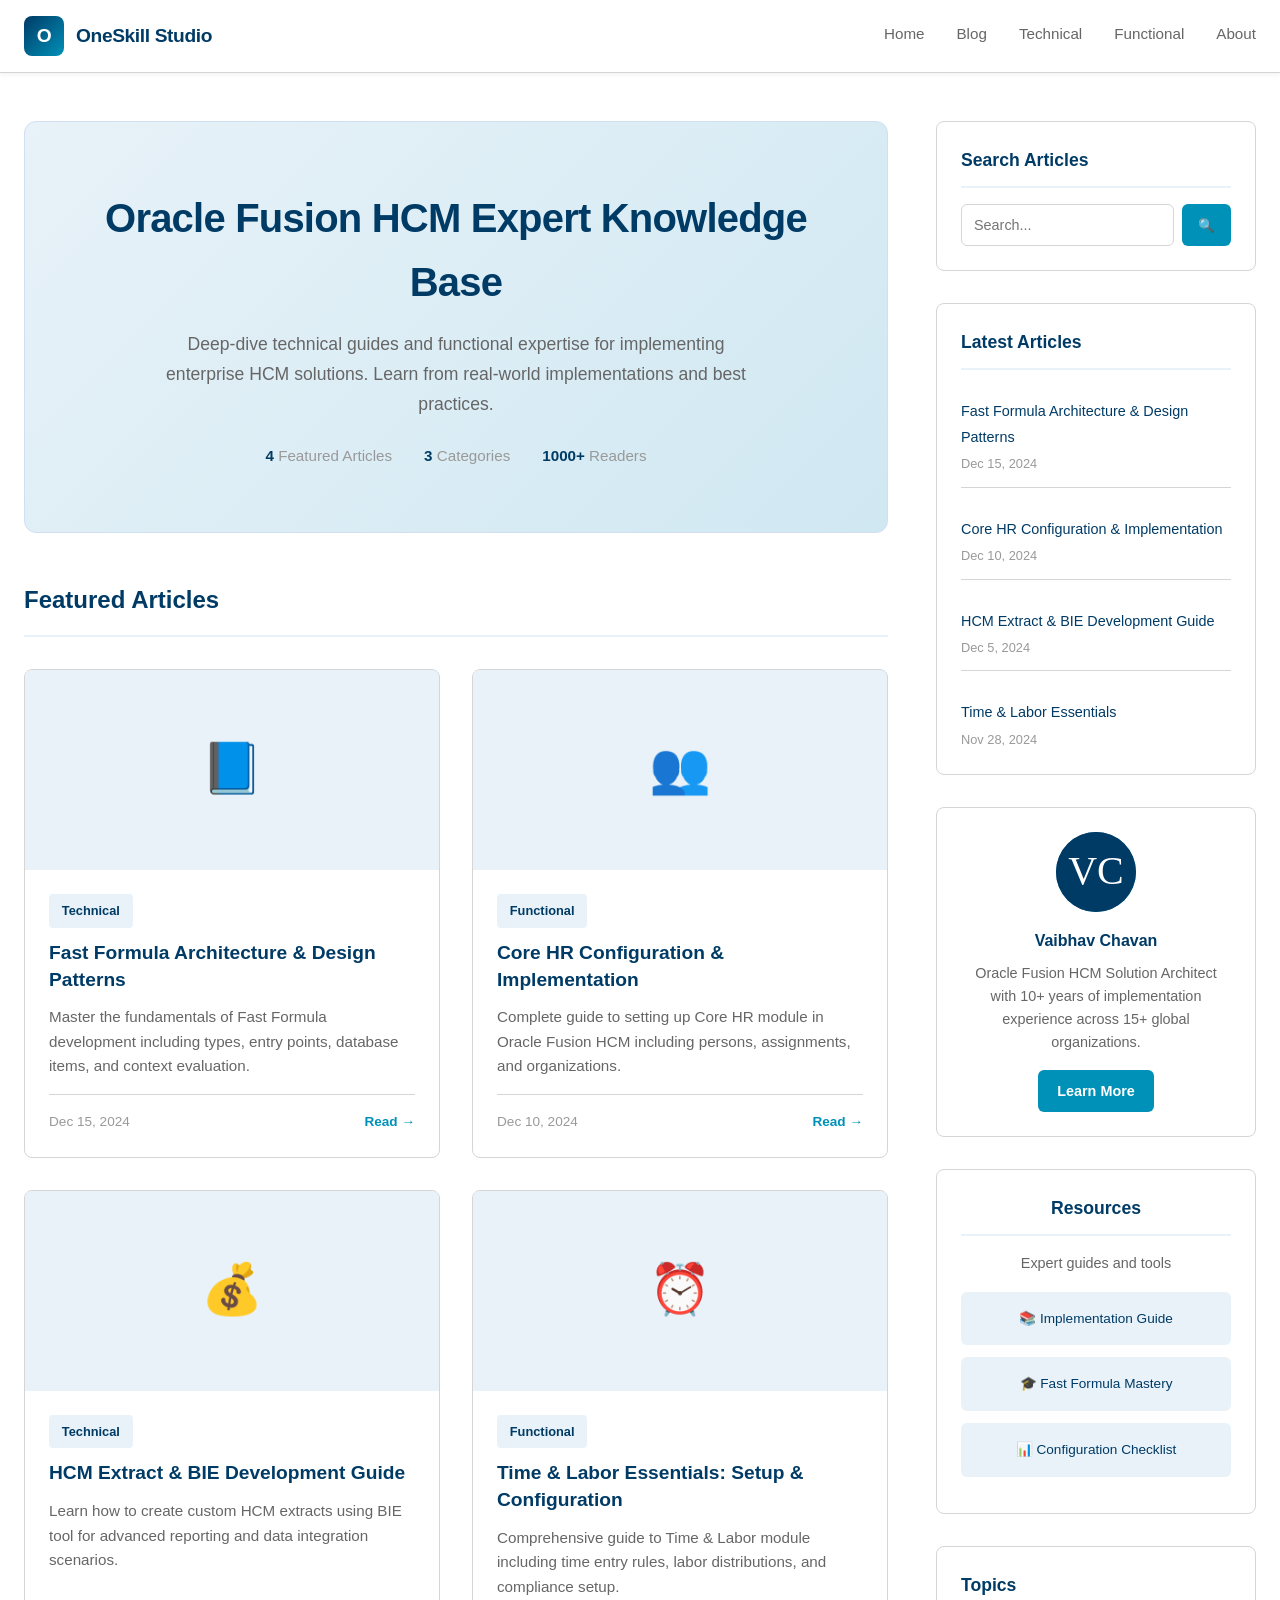
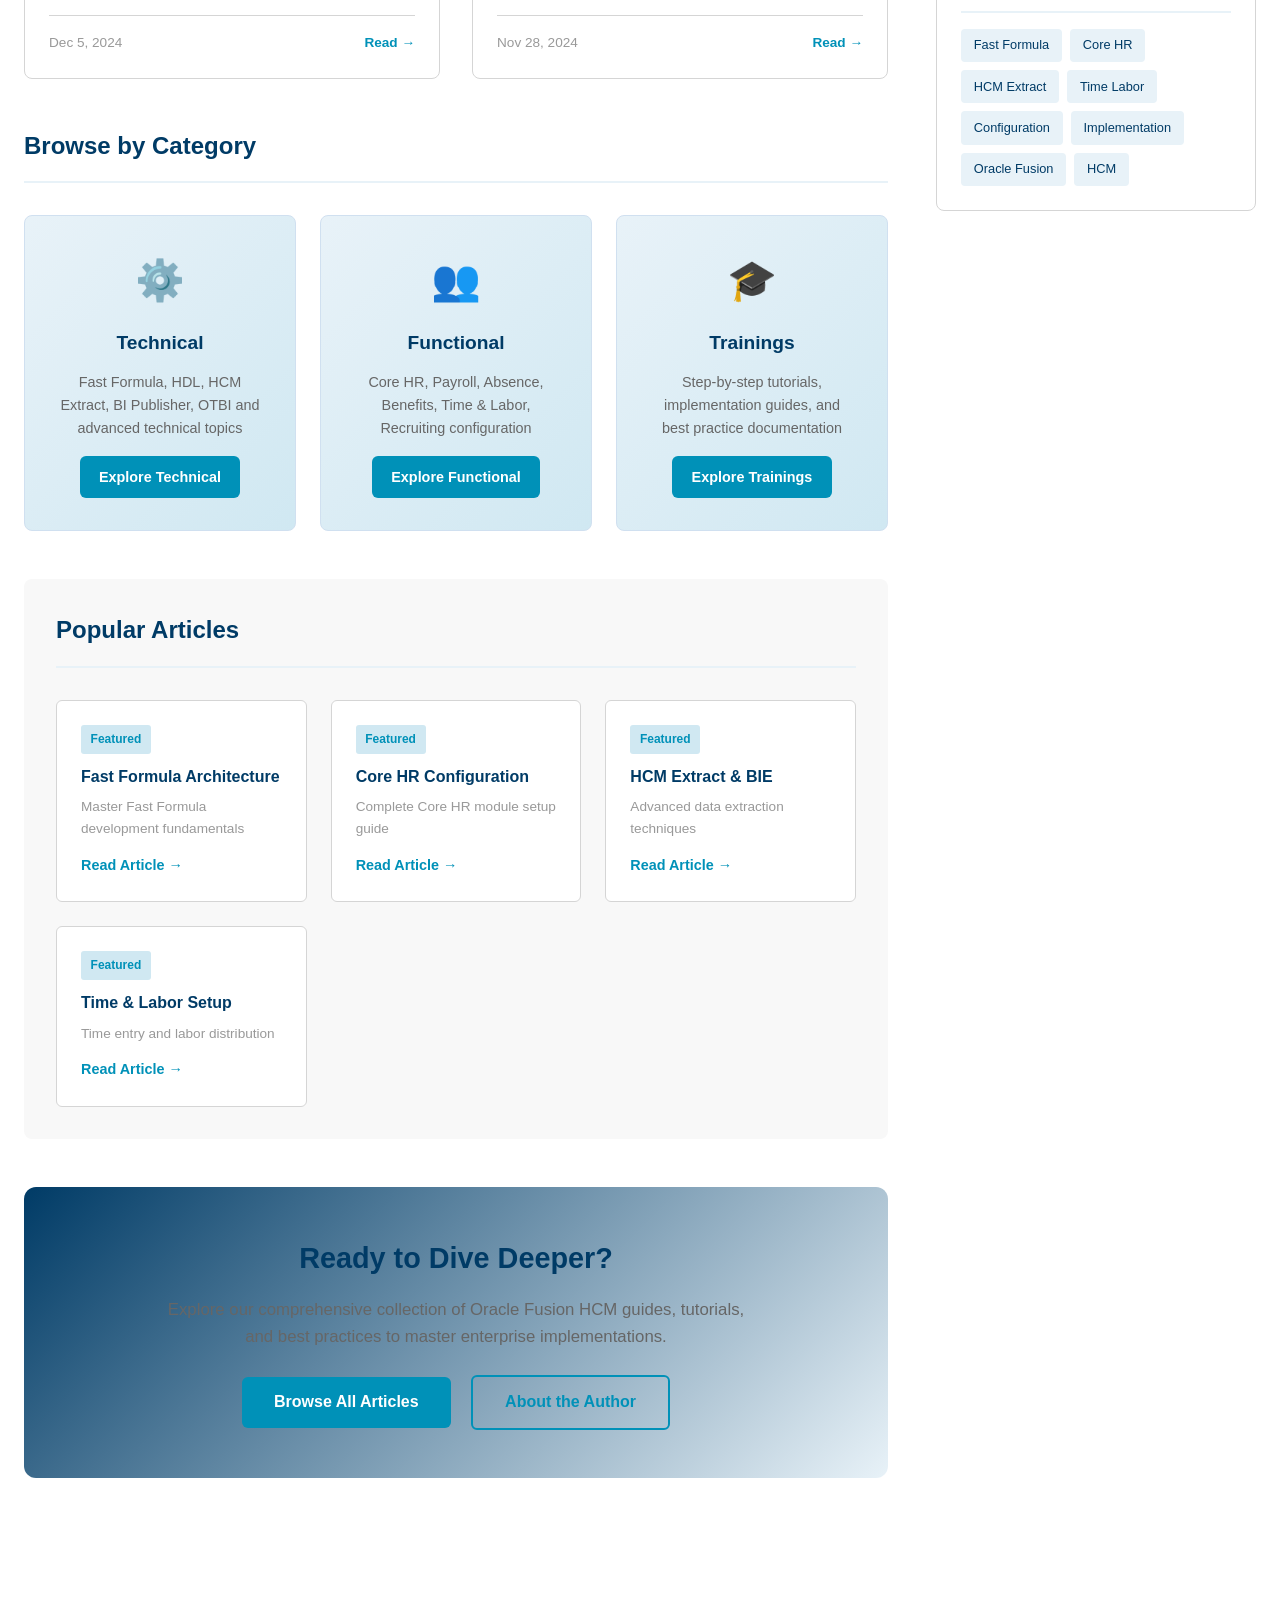
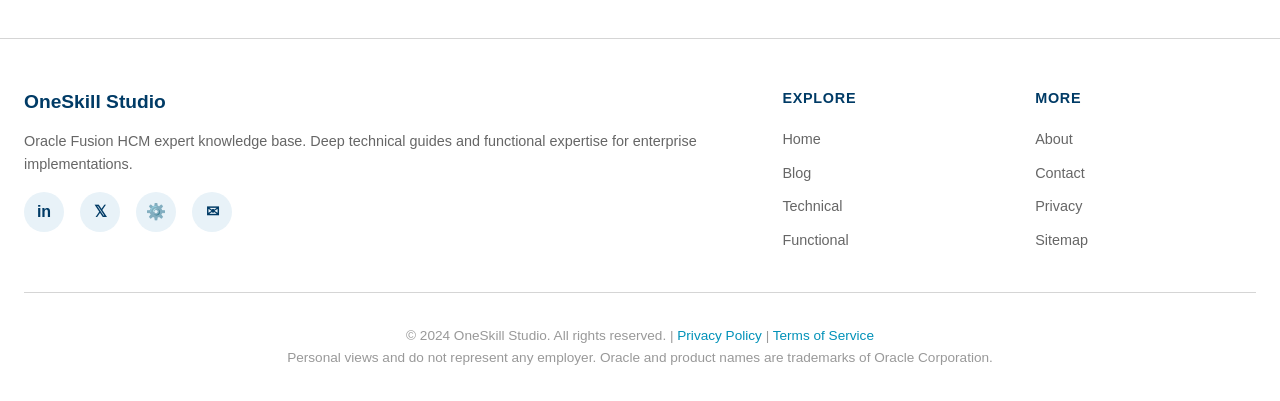
==== index.html @ d3ec0f55 "Add files via upload" ====
<!DOCTYPE html>
<html lang="en">
<head>
  <meta charset="UTF-8">
  <meta name="viewport" content="width=device-width, initial-scale=1.0">
  <title>OneSkill Studio - Oracle Fusion HCM Expert Knowledge Base</title>
  <meta name="description" content="Deep-dive technical guides and functional expertise for implementing enterprise HCM solutions.">
  <meta name="author" content="Vaibhav Chavan">
  <link rel="stylesheet" href="css/styles.css">
</head>
<body>

  <!-- HEADER -->
  <header class="site-header">
    <div class="header-inner">
      <a href="index.html" class="logo">
        <div class="logo-icon">O</div>
        <span>OneSkill Studio</span>
      </a>
      <nav class="nav">
        <a href="index.html" class="active">Home</a>
        <a href="blog.html">Blog</a>
        <a href="technical.html">Technical</a>
        <a href="functional.html">Functional</a>
        <a href="about.html">About</a>
      </nav>
    </div>
  </header>

  <!-- MAIN CONTENT -->
  <div class="site-wrapper">
    <!-- LEFT: Main Content -->
    <main>
      <!-- HERO SECTION -->
      <section class="hero">
        <h1>Oracle Fusion HCM Expert Knowledge Base</h1>
        <p>Deep-dive technical guides and functional expertise for implementing enterprise HCM solutions. Learn from real-world implementations and best practices.</p>
        <div class="hero-meta">
          <div><strong>4</strong> Featured Articles</div>
          <div><strong>3</strong> Categories</div>
          <div><strong>1000+</strong> Readers</div>
        </div>
      </section>

      <!-- FEATURED POSTS SECTION -->
      <h2 class="section-title">Featured Articles</h2>
      <div class="featured-posts">
        <!-- Post 1: Fast Formula -->
        <article class="featured-card">
          <div class="featured-image">
            <img src="images/featured/001-fast-formula.jpg" alt="Fast Formula Architecture" onerror="this.src='data:image/svg+xml,%3Csvg xmlns=%22http://www.w3.org/2000/svg%22 viewBox=%220 0 400 200%22%3E%3Crect fill=%22%23E8F2F8%22 width=%22400%22 height=%22200%22/%3E%3Ctext x=%2250%25%22 y=%2250%25%22 text-anchor=%22middle%22 dy=%22.3em%22 font-size=%2248%22%3E📘%3C/text%3E%3C/svg%3E'">
          </div>
          <div class="featured-content">
            <span class="featured-category">Technical</span>
            <h3>Fast Formula Architecture & Design Patterns</h3>
            <p>Master the fundamentals of Fast Formula development including types, entry points, database items, and context evaluation.</p>
            <div class="featured-meta">
              <span>Dec 15, 2024</span>
              <a href="blog-001.html" class="read-more">Read →</a>
            </div>
          </div>
        </article>

        <!-- Post 2: Core HR -->
        <article class="featured-card">
          <div class="featured-image">
            <img src="images/featured/002-core-hr.jpg" alt="Core HR Configuration" onerror="this.src='data:image/svg+xml,%3Csvg xmlns=%22http://www.w3.org/2000/svg%22 viewBox=%220 0 400 200%22%3E%3Crect fill=%22%23E8F2F8%22 width=%22400%22 height=%22200%22/%3E%3Ctext x=%2250%25%22 y=%2250%25%22 text-anchor=%22middle%22 dy=%22.3em%22 font-size=%2248%22%3E👥%3C/text%3E%3C/svg%3E'">
          </div>
          <div class="featured-content">
            <span class="featured-category">Functional</span>
            <h3>Core HR Configuration & Implementation</h3>
            <p>Complete guide to setting up Core HR module in Oracle Fusion HCM including persons, assignments, and organizations.</p>
            <div class="featured-meta">
              <span>Dec 10, 2024</span>
              <a href="blog-002.html" class="read-more">Read →</a>
            </div>
          </div>
        </article>

        <!-- Post 3: HCM Extract -->
        <article class="featured-card">
          <div class="featured-image">
            <img src="images/featured/003-hcm-extract.jpg" alt="HCM Extract & BIE" onerror="this.src='data:image/svg+xml,%3Csvg xmlns=%22http://www.w3.org/2000/svg%22 viewBox=%220 0 400 200%22%3E%3Crect fill=%22%23E8F2F8%22 width=%22400%22 height=%22200%22/%3E%3Ctext x=%2250%25%22 y=%2250%25%22 text-anchor=%22middle%22 dy=%22.3em%22 font-size=%2248%22%3E💰%3C/text%3E%3C/svg%3E'">
          </div>
          <div class="featured-content">
            <span class="featured-category">Technical</span>
            <h3>HCM Extract & BIE Development Guide</h3>
            <p>Learn how to create custom HCM extracts using BIE tool for advanced reporting and data integration scenarios.</p>
            <div class="featured-meta">
              <span>Dec 5, 2024</span>
              <a href="blog-003.html" class="read-more">Read →</a>
            </div>
          </div>
        </article>

        <!-- Post 4: Time & Labor -->
        <article class="featured-card">
          <div class="featured-image">
            <img src="images/featured/004-time-labor.jpg" alt="Time & Labor Essentials" onerror="this.src='data:image/svg+xml,%3Csvg xmlns=%22http://www.w3.org/2000/svg%22 viewBox=%220 0 400 200%22%3E%3Crect fill=%22%23E8F2F8%22 width=%22400%22 height=%22200%22/%3E%3Ctext x=%2250%25%22 y=%2250%25%22 text-anchor=%22middle%22 dy=%22.3em%22 font-size=%2248%22%3E⏰%3C/text%3E%3C/svg%3E'">
          </div>
          <div class="featured-content">
            <span class="featured-category">Functional</span>
            <h3>Time & Labor Essentials: Setup & Configuration</h3>
            <p>Comprehensive guide to Time & Labor module including time entry rules, labor distributions, and compliance setup.</p>
            <div class="featured-meta">
              <span>Nov 28, 2024</span>
              <a href="blog-004.html" class="read-more">Read →</a>
            </div>
          </div>
        </article>
      </div>

      <!-- BROWSE BY CATEGORY -->
      <section class="category-section">
        <h2 class="section-title">Browse by Category</h2>
        <div class="category-grid">
          <div class="category-card">
            <div class="category-icon">⚙️</div>
            <h3>Technical</h3>
            <p>Fast Formula, HDL, HCM Extract, BI Publisher, OTBI and advanced technical topics</p>
            <a href="technical.html" class="category-btn">Explore Technical</a>
          </div>

          <div class="category-card">
            <div class="category-icon">👥</div>
            <h3>Functional</h3>
            <p>Core HR, Payroll, Absence, Benefits, Time & Labor, Recruiting configuration</p>
            <a href="functional.html" class="category-btn">Explore Functional</a>
          </div>

          <div class="category-card">
            <div class="category-icon">🎓</div>
            <h3>Trainings</h3>
            <p>Step-by-step tutorials, implementation guides, and best practice documentation</p>
            <a href="trainings.html" class="category-btn">Explore Trainings</a>
          </div>
        </div>
      </section>

      <!-- POPULAR THIS MONTH -->
      <section class="popular-section">
        <h2 class="section-title">Popular Articles</h2>
        <div class="popular-grid">
          <div class="popular-item">
            <span class="popular-badge">Featured</span>
            <h4>Fast Formula Architecture</h4>
            <p>Master Fast Formula development fundamentals</p>
            <a href="blog-001.html" class="popular-link">Read Article →</a>
          </div>

          <div class="popular-item">
            <span class="popular-badge">Featured</span>
            <h4>Core HR Configuration</h4>
            <p>Complete Core HR module setup guide</p>
            <a href="blog-002.html" class="popular-link">Read Article →</a>
          </div>

          <div class="popular-item">
            <span class="popular-badge">Featured</span>
            <h4>HCM Extract & BIE</h4>
            <p>Advanced data extraction techniques</p>
            <a href="blog-003.html" class="popular-link">Read Article →</a>
          </div>

          <div class="popular-item">
            <span class="popular-badge">Featured</span>
            <h4>Time & Labor Setup</h4>
            <p>Time entry and labor distribution</p>
            <a href="blog-004.html" class="popular-link">Read Article →</a>
          </div>
        </div>
      </section>

      <!-- CTA SECTION -->
      <section class="cta-section">
        <h2>Ready to Dive Deeper?</h2>
        <p>Explore our comprehensive collection of Oracle Fusion HCM guides, tutorials, and best practices to master enterprise implementations.</p>
        <a href="blog.html" class="cta-btn">Browse All Articles</a>
        <a href="about.html" class="cta-btn cta-btn-secondary">About the Author</a>
      </section>
    </main>

    <!-- RIGHT: SIDEBAR -->
    <aside class="sidebar">
      <!-- Search -->
      <div class="sidebar-box">
        <h3>Search Articles</h3>
        <form class="search-form" action="blog.html" method="get">
          <input type="text" name="q" placeholder="Search...">
          <button type="submit">🔍</button>
        </form>
      </div>

      <!-- Recent Posts -->
      <div class="sidebar-box">
        <h3>Latest Articles</h3>
        <div class="recent-posts">
          <div class="recent-post-item">
            <a href="blog-001.html">Fast Formula Architecture & Design Patterns</a>
            <span class="recent-post-date">Dec 15, 2024</span>
          </div>
          <div class="recent-post-item">
            <a href="blog-002.html">Core HR Configuration & Implementation</a>
            <span class="recent-post-date">Dec 10, 2024</span>
          </div>
          <div class="recent-post-item">
            <a href="blog-003.html">HCM Extract & BIE Development Guide</a>
            <span class="recent-post-date">Dec 5, 2024</span>
          </div>
          <div class="recent-post-item">
            <a href="blog-004.html">Time & Labor Essentials</a>
            <span class="recent-post-date">Nov 28, 2024</span>
          </div>
        </div>
      </div>

      <!-- Author Bio -->
      <div class="sidebar-box author-section">
        <div class="author-avatar">
          <img src="images/authors/vaibhav-chavan.jpg" alt="Vaibhav Chavan" onerror="this.src='data:image/svg+xml,%3Csvg xmlns=%22http://www.w3.org/2000/svg%22 viewBox=%220 0 100 100%22%3E%3Crect fill=%22%23003B66%22 width=%22100%22 height=%22100%22/%3E%3Ctext x=%2250%25%22 y=%2250%25%22 text-anchor=%22middle%22 dy=%22.3em%22 font-size=%2250%22 fill=%22white%22%3EVC%3C/text%3E%3C/svg%3E'">
        </div>
        <h4>Vaibhav Chavan</h4>
        <p>Oracle Fusion HCM Solution Architect with 10+ years of implementation experience across 15+ global organizations.</p>
        <a href="about.html" class="author-btn">Learn More</a>
      </div>

      <!-- Digital Products -->
      <div class="sidebar-box digital-products">
        <h3>Resources</h3>
        <p>Expert guides and tools</p>
        <div class="product-item">📚 Implementation Guide</div>
        <div class="product-item">🎓 Fast Formula Mastery</div>
        <div class="product-item">📊 Configuration Checklist</div>
      </div>

      <!-- Tags -->
      <div class="sidebar-box">
        <h3>Topics</h3>
        <div class="tags">
          <span class="tag">Fast Formula</span>
          <span class="tag">Core HR</span>
          <span class="tag">HCM Extract</span>
          <span class="tag">Time Labor</span>
          <span class="tag">Configuration</span>
          <span class="tag">Implementation</span>
          <span class="tag">Oracle Fusion</span>
          <span class="tag">HCM</span>
        </div>
      </div>
    </aside>
  </div>

  <!-- FOOTER -->
  <footer class="site-footer">
    <div class="footer-inner">
      <div class="footer-brand">
        <h3>OneSkill Studio</h3>
        <p>Oracle Fusion HCM expert knowledge base. Deep technical guides and functional expertise for enterprise implementations.</p>
        <div class="footer-social">
          <a href="https://linkedin.com/in/vaibhav-chavan" target="_blank" class="social-icon" title="LinkedIn">in</a>
          <a href="https://twitter.com/oneskill" target="_blank" class="social-icon" title="Twitter">𝕏</a>
          <a href="https://github.com/oneskillstudio" target="_blank" class="social-icon" title="GitHub">⚙️</a>
          <a href="mailto:vaibhav@oneskillstudio.com" class="social-icon" title="Email">✉</a>
        </div>
      </div>

      <div class="footer-nav">
        <div>
          <h4>Explore</h4>
          <ul>
            <li><a href="index.html">Home</a></li>
            <li><a href="blog.html">Blog</a></li>
            <li><a href="technical.html">Technical</a></li>
            <li><a href="functional.html">Functional</a></li>
          </ul>
        </div>
        <div>
          <h4>More</h4>
          <ul>
            <li><a href="about.html">About</a></li>
            <li><a href="contact.html">Contact</a></li>
            <li><a href="privacy.html">Privacy</a></li>
            <li><a href="sitemap.html">Sitemap</a></li>
          </ul>
        </div>
      </div>
    </div>

    <div class="footer-legal">
      <p>© 2024 OneSkill Studio. All rights reserved. | <a href="privacy.html">Privacy Policy</a> | <a href="terms.html">Terms of Service</a></p>
      <p>Personal views and do not represent any employer. Oracle and product names are trademarks of Oracle Corporation.</p>
    </div>
  </footer>

  <!-- SCRIPTS -->
  <script src="js/script.js"></script>
</body>
</html>
---- css/styles.css ----
/* ════════════════════════════════════════════════════════════
   ONESKILL STUDIO - GLOBAL STYLES
   ════════════════════════════════════════════════════════════ */

* {
  margin: 0;
  padding: 0;
  box-sizing: border-box;
}

/* ════════ COLOR SCHEME (Oracle-inspired) ════════ */
:root {
  --primary: #003B66;           /* Deep Oracle Blue */
  --primary-light: #E8F2F8;     /* Light Blue background */
  --accent: #0091B8;            /* Oracle Teal */
  --accent-light: #D0E8F2;      /* Light Teal */
  --text-dark: #1A1A1A;         /* Dark text */
  --text-muted: #666666;        /* Muted text */
  --text-light: #999999;        /* Light text */
  --border: #D5D5D5;            /* Border color */
  --bg: #FFFFFF;                /* White background */
  --bg-light: #F8F8F8;          /* Light gray background */
}

html {
  scroll-behavior: smooth;
}

body {
  font-family: -apple-system, BlinkMacSystemFont, 'Segoe UI', 'Roboto', 'Helvetica', 'Arial', sans-serif;
  background: var(--bg);
  color: var(--text-dark);
  line-height: 1.6;
}

/* ════════ HEADER ════════ */
.site-header {
  background: var(--bg);
  border-bottom: 1px solid var(--border);
  padding: 1rem 0;
  position: sticky;
  top: 0;
  z-index: 1000;
  transition: transform 0.3s ease;
  box-shadow: 0 2px 4px rgba(0, 0, 0, 0.05);
}

.site-header.hide {
  transform: translateY(-100%);
}

.header-inner {
  max-width: 1400px;
  margin: 0 auto;
  padding: 0 24px;
  display: flex;
  justify-content: space-between;
  align-items: center;
  gap: 2rem;
}

.logo {
  display: flex;
  align-items: center;
  gap: 0.75rem;
  text-decoration: none;
  color: var(--primary);
  font-weight: 800;
  font-size: 1.2rem;
  letter-spacing: -0.02em;
  flex-shrink: 0;
}

.logo-icon {
  width: 40px;
  height: 40px;
  background: linear-gradient(135deg, var(--primary), var(--accent));
  border-radius: 8px;
  display: flex;
  align-items: center;
  justify-content: center;
  color: white;
  font-weight: 800;
  font-size: 1.2rem;
}

.nav {
  display: flex;
  gap: 2rem;
  align-items: center;
}

.nav a {
  color: var(--text-muted);
  text-decoration: none;
  font-weight: 500;
  font-size: 0.95rem;
  transition: color 0.2s ease;
  position: relative;
  padding-bottom: 4px;
}

.nav a:hover,
.nav a.active {
  color: var(--primary);
}

.nav a.active::after {
  content: '';
  position: absolute;
  bottom: 0;
  left: 0;
  right: 0;
  height: 2px;
  background: var(--accent);
}

/* ════════ MAIN LAYOUT ════════ */
.site-wrapper {
  max-width: 1400px;
  margin: 0 auto;
  padding: 3rem 24px;
  display: grid;
  grid-template-columns: 1fr 320px;
  gap: 3rem;
}

/* ════════ HOME PAGE HERO ════════ */
.hero {
  background: linear-gradient(135deg, var(--primary-light) 0%, var(--accent-light) 100%);
  border-radius: 12px;
  padding: 4rem;
  margin-bottom: 3rem;
  text-align: center;
  border: 1px solid #D0E0F0;
}

.hero h1 {
  font-size: 2.5rem;
  color: var(--primary);
  margin-bottom: 1rem;
  letter-spacing: -0.02em;
}

.hero p {
  font-size: 1.1rem;
  color: var(--text-muted);
  max-width: 600px;
  margin: 0 auto 1.5rem;
  line-height: 1.7;
}

.hero-meta {
  display: flex;
  justify-content: center;
  gap: 2rem;
  flex-wrap: wrap;
  font-size: 0.95rem;
  color: var(--text-light);
}

.hero-meta strong {
  color: var(--primary);
}

/* ════════ FEATURED POSTS SECTION ════════ */
.section-title {
  font-size: 1.5rem;
  color: var(--primary);
  margin-bottom: 2rem;
  padding-bottom: 1rem;
  border-bottom: 2px solid var(--primary-light);
}

.featured-posts {
  display: grid;
  grid-template-columns: repeat(auto-fit, minmax(300px, 1fr));
  gap: 2rem;
  margin-bottom: 3rem;
}

.featured-card {
  background: var(--bg);
  border: 1px solid var(--border);
  border-radius: 8px;
  overflow: hidden;
  transition: all 0.3s ease;
  display: flex;
  flex-direction: column;
}

.featured-card:hover {
  border-color: var(--accent);
  box-shadow: 0 8px 24px rgba(0, 145, 184, 0.1);
  transform: translateY(-4px);
}

.featured-image {
  width: 100%;
  height: 200px;
  background: linear-gradient(135deg, var(--primary-light), var(--accent-light));
  display: flex;
  align-items: center;
  justify-content: center;
  font-size: 3rem;
  color: var(--primary);
  overflow: hidden;
}

.featured-image img {
  width: 100%;
  height: 100%;
  object-fit: cover;
}

.featured-content {
  padding: 1.5rem;
  flex: 1;
  display: flex;
  flex-direction: column;
}

.featured-category {
  display: inline-block;
  background: var(--primary-light);
  color: var(--primary);
  padding: 0.4rem 0.8rem;
  border-radius: 4px;
  font-size: 0.8rem;
  font-weight: 600;
  margin-bottom: 0.75rem;
  width: fit-content;
}

.featured-card h3 {
  font-size: 1.2rem;
  color: var(--primary);
  margin-bottom: 0.75rem;
  line-height: 1.4;
}

.featured-card p {
  color: var(--text-muted);
  font-size: 0.95rem;
  margin-bottom: 1rem;
  flex: 1;
}

.featured-meta {
  display: flex;
  justify-content: space-between;
  align-items: center;
  font-size: 0.85rem;
  color: var(--text-light);
  padding-top: 1rem;
  border-top: 1px solid var(--border);
}

.read-more {
  color: var(--accent);
  text-decoration: none;
  font-weight: 600;
  transition: color 0.2s ease;
}

.read-more:hover {
  color: var(--primary);
}

/* ════════ BROWSE BY CATEGORY ════════ */
.category-section {
  margin-bottom: 3rem;
}

.category-grid {
  display: grid;
  grid-template-columns: repeat(auto-fit, minmax(250px, 1fr));
  gap: 1.5rem;
  margin-bottom: 2rem;
}

.category-card {
  background: linear-gradient(135deg, var(--primary-light), var(--accent-light));
  border: 1px solid #D0E0F0;
  border-radius: 8px;
  padding: 2rem;
  text-align: center;
  cursor: pointer;
  transition: all 0.3s ease;
}

.category-card:hover {
  transform: translateY(-4px);
  box-shadow: 0 8px 20px rgba(0, 145, 184, 0.15);
  border-color: var(--accent);
}

.category-icon {
  font-size: 2.5rem;
  margin-bottom: 1rem;
}

.category-card h3 {
  color: var(--primary);
  margin-bottom: 0.75rem;
  font-size: 1.2rem;
}

.category-card p {
  color: var(--text-muted);
  font-size: 0.9rem;
  margin-bottom: 1rem;
}

.category-btn {
  display: inline-block;
  padding: 0.6rem 1.2rem;
  background: var(--accent);
  color: white;
  text-decoration: none;
  border-radius: 6px;
  font-weight: 600;
  font-size: 0.9rem;
  transition: all 0.2s ease;
  border: none;
  cursor: pointer;
}

.category-btn:hover {
  background: var(--primary);
  transform: translateY(-2px);
}

/* ════════ POPULAR SECTION ════════ */
.popular-section {
  margin-bottom: 3rem;
  background: var(--bg-light);
  padding: 2rem;
  border-radius: 8px;
}

.popular-grid {
  display: grid;
  grid-template-columns: repeat(auto-fit, minmax(200px, 1fr));
  gap: 1.5rem;
}

.popular-item {
  background: var(--bg);
  padding: 1.5rem;
  border-radius: 6px;
  border: 1px solid var(--border);
  transition: all 0.2s ease;
}

.popular-item:hover {
  border-color: var(--accent);
  box-shadow: 0 4px 12px rgba(0, 145, 184, 0.1);
  transform: translateY(-2px);
}

.popular-badge {
  display: inline-block;
  background: var(--accent-light);
  color: var(--accent);
  padding: 0.3rem 0.6rem;
  border-radius: 3px;
  font-size: 0.75rem;
  font-weight: 600;
  margin-bottom: 0.75rem;
}

.popular-item h4 {
  color: var(--primary);
  margin-bottom: 0.5rem;
  font-size: 1rem;
  line-height: 1.4;
}

.popular-item p {
  color: var(--text-light);
  font-size: 0.85rem;
  margin-bottom: 0.75rem;
}

.popular-link {
  color: var(--accent);
  text-decoration: none;
  font-weight: 600;
  font-size: 0.9rem;
  transition: color 0.2s ease;
}

.popular-link:hover {
  color: var(--primary);
}

/* ════════ CTA SECTION ════════ */
.cta-section {
  background: linear-gradient(135deg, var(--primary), var(--primary-light));
  border-radius: 12px;
  padding: 3rem 2rem;
  text-align: center;
  margin-bottom: 3rem;
  color: var(--primary);
}

.cta-section h2 {
  color: var(--primary);
  margin-bottom: 1rem;
  font-size: 1.8rem;
}

.cta-section p {
  color: var(--text-muted);
  margin-bottom: 1.5rem;
  max-width: 600px;
  margin-left: auto;
  margin-right: auto;
  font-size: 1.05rem;
}

.cta-btn {
  display: inline-block;
  padding: 0.8rem 2rem;
  background: var(--accent);
  color: white;
  text-decoration: none;
  border-radius: 6px;
  font-weight: 600;
  font-size: 1rem;
  transition: all 0.2s ease;
  border: none;
  cursor: pointer;
  margin: 0 0.5rem;
}

.cta-btn:hover {
  background: var(--primary);
  transform: translateY(-2px);
  box-shadow: 0 4px 12px rgba(0, 0, 0, 0.2);
}

.cta-btn-secondary {
  background: transparent;
  border: 2px solid var(--accent);
  color: var(--accent);
}

.cta-btn-secondary:hover {
  background: var(--accent);
  color: white;
}

/* ════════ SIDEBAR ════════ */
.sidebar {
  display: flex;
  flex-direction: column;
  gap: 2rem;
}

.sidebar-box {
  background: var(--bg);
  border: 1px solid var(--border);
  border-radius: 8px;
  padding: 1.5rem;
}

.sidebar-box h3 {
  font-size: 1.1rem;
  color: var(--primary);
  margin-bottom: 1rem;
  padding-bottom: 0.75rem;
  border-bottom: 2px solid var(--primary-light);
}

/* Search Bar */
.search-form {
  display: flex;
  gap: 0.5rem;
}

.search-form input {
  flex: 1;
  padding: 0.75rem;
  border: 1px solid var(--border);
  border-radius: 6px;
  font-size: 0.9rem;
  font-family: inherit;
}

.search-form input:focus {
  outline: none;
  border-color: var(--accent);
  box-shadow: 0 0 0 3px rgba(0, 145, 184, 0.1);
}

.search-form button {
  padding: 0.75rem 1rem;
  background: var(--accent);
  color: white;
  border: none;
  border-radius: 6px;
  cursor: pointer;
  font-weight: 600;
  transition: background 0.2s ease;
}

.search-form button:hover {
  background: var(--primary);
}

/* Recent Posts */
.recent-posts {
  display: flex;
  flex-direction: column;
  gap: 1rem;
}

.recent-post-item {
  padding: 0.75rem 0;
  border-bottom: 1px solid var(--border);
}

.recent-post-item:last-child {
  border-bottom: none;
  padding-bottom: 0;
}

.recent-post-item a {
  color: var(--primary);
  text-decoration: none;
  font-weight: 500;
  font-size: 0.9rem;
  line-height: 1.4;
  transition: color 0.2s ease;
}

.recent-post-item a:hover {
  color: var(--accent);
}

.recent-post-date {
  display: block;
  font-size: 0.8rem;
  color: var(--text-light);
  margin-top: 0.3rem;
}

/* Author Bio */
.author-section {
  text-align: center;
}

.author-avatar {
  width: 80px;
  height: 80px;
  background: linear-gradient(135deg, var(--primary), var(--accent));
  border-radius: 50%;
  margin: 0 auto 1rem;
  display: flex;
  align-items: center;
  justify-content: center;
  color: white;
  font-size: 2rem;
  font-weight: 800;
  overflow: hidden;
}

.author-avatar img {
  width: 100%;
  height: 100%;
  object-fit: cover;
}

.author-section h4 {
  color: var(--primary);
  margin-bottom: 0.5rem;
}

.author-section p {
  font-size: 0.9rem;
  color: var(--text-muted);
  margin-bottom: 1rem;
}

.author-btn {
  display: inline-block;
  padding: 0.6rem 1.2rem;
  background: var(--accent);
  color: white;
  text-decoration: none;
  border-radius: 6px;
  font-weight: 600;
  font-size: 0.9rem;
  transition: background 0.2s ease;
  border: none;
  cursor: pointer;
}

.author-btn:hover {
  background: var(--primary);
}

/* Digital Products */
.digital-products {
  text-align: center;
}

.digital-products p {
  font-size: 0.9rem;
  color: var(--text-muted);
  margin-bottom: 1rem;
}

.product-item {
  background: var(--primary-light);
  padding: 1rem;
  border-radius: 6px;
  margin-bottom: 0.75rem;
  font-size: 0.85rem;
  color: var(--primary);
  font-weight: 500;
  cursor: pointer;
  transition: all 0.2s ease;
}

.product-item:hover {
  background: var(--accent-light);
}

/* Tags */
.tags {
  display: flex;
  flex-wrap: wrap;
  gap: 0.5rem;
}

.tag {
  background: var(--primary-light);
  color: var(--primary);
  padding: 0.4rem 0.8rem;
  border-radius: 4px;
  font-size: 0.8rem;
  font-weight: 500;
  text-decoration: none;
  transition: all 0.2s ease;
  cursor: pointer;
}

.tag:hover {
  background: var(--accent-light);
  color: var(--accent);
}

/* ════════ FOOTER ════════ */
.site-footer {
  background: var(--bg);
  border-top: 1px solid var(--border);
  padding: 3rem 24px 2rem;
  margin-top: 4rem;
}

.footer-inner {
  max-width: 1400px;
  margin: 0 auto;
  display: grid;
  grid-template-columns: 1.5fr 1fr;
  gap: 3rem;
  margin-bottom: 2rem;
}

.footer-brand h3 {
  color: var(--primary);
  font-size: 1.2rem;
  margin-bottom: 0.75rem;
}

.footer-brand p {
  color: var(--text-muted);
  font-size: 0.9rem;
  margin-bottom: 1rem;
  line-height: 1.6;
}

.footer-social {
  display: flex;
  gap: 1rem;
  margin-bottom: 1rem;
}

.social-icon {
  width: 40px;
  height: 40px;
  display: flex;
  align-items: center;
  justify-content: center;
  background: var(--primary-light);
  color: var(--primary);
  border-radius: 50%;
  text-decoration: none;
  transition: all 0.2s ease;
  font-weight: 600;
}

.social-icon:hover {
  background: var(--accent);
  color: white;
  transform: translateY(-2px);
}

.footer-nav {
  display: grid;
  grid-template-columns: 1fr 1fr;
  gap: 2rem;
}

.footer-nav h4 {
  color: var(--primary);
  font-size: 0.9rem;
  text-transform: uppercase;
  letter-spacing: 0.05em;
  margin-bottom: 1rem;
}

.footer-nav ul {
  list-style: none;
}

.footer-nav li {
  margin-bottom: 0.5rem;
}

.footer-nav a {
  color: var(--text-muted);
  text-decoration: none;
  font-size: 0.9rem;
  transition: color 0.2s ease;
}

.footer-nav a:hover {
  color: var(--accent);
}

.footer-legal {
  border-top: 1px solid var(--border);
  padding-top: 2rem;
  text-align: center;
}

.footer-legal p {
  color: var(--text-light);
  font-size: 0.85rem;
  line-height: 1.6;
}

.footer-legal a {
  color: var(--accent);
  text-decoration: none;
}

.footer-legal a:hover {
  text-decoration: underline;
}

/* ════════ BLOG POST STYLES ════════ */
.post-header {
  margin-bottom: 2rem;
  padding-bottom: 2rem;
  border-bottom: 2px solid var(--primary-light);
}

.post-meta {
  display: flex;
  gap: 1.5rem;
  flex-wrap: wrap;
  margin-bottom: 1.5rem;
  font-size: 0.9rem;
  color: var(--text-light);
}

.post-meta span {
  display: flex;
  align-items: center;
  gap: 0.5rem;
}

.post-content h2 {
  color: var(--primary);
  margin-top: 2.5rem;
  margin-bottom: 1.5rem;
  padding-top: 1.5rem;
  border-top: 2px solid var(--primary-light);
  font-size: 1.5rem;
}

.post-content h3 {
  color: var(--primary);
  margin-top: 1.5rem;
  margin-bottom: 1rem;
  font-size: 1.2rem;
}

.post-content p {
  margin-bottom: 1.5rem;
  line-height: 1.8;
}

.post-content ul,
.post-content ol {
  margin-bottom: 1.5rem;
  margin-left: 2rem;
}

.post-content li {
  margin-bottom: 0.5rem;
}

.post-content code {
  background: var(--bg-light);
  padding: 2px 6px;
  border-radius: 3px;
  font-family: 'Monaco', 'Courier New', monospace;
  color: var(--accent);
}

.post-content pre {
  background: var(--bg-light);
  border-left: 4px solid var(--accent);
  padding: 1.5rem;
  border-radius: 6px;
  overflow-x: auto;
  margin-bottom: 1.5rem;
  font-size: 0.9rem;
}

.post-content pre code {
  background: none;
  padding: 0;
  color: inherit;
}

.post-content blockquote {
  border-left: 4px solid var(--accent);
  padding-left: 1.5rem;
  margin-left: 0;
  margin-bottom: 1.5rem;
  color: var(--text-muted);
  font-style: italic;
}

.post-content table {
  width: 100%;
  border-collapse: collapse;
  margin-bottom: 1.5rem;
}

.post-content table th {
  background: var(--primary-light);
  color: var(--primary);
  padding: 1rem;
  text-align: left;
  font-weight: 600;
}

.post-content table td {
  padding: 1rem;
  border-bottom: 1px solid var(--border);
}

.post-content table tr:hover {
  background: var(--bg-light);
}

.post-content img {
  max-width: 100%;
  height: auto;
  margin: 2rem 0;
  border-radius: 8px;
}

.post-content a {
  color: var(--accent);
  text-decoration: underline;
}

.post-content a:hover {
  color: var(--primary);
}

/* ════════ RESPONSIVE ════════ */
@media (max-width: 1024px) {
  .site-wrapper {
    grid-template-columns: 1fr;
    gap: 2rem;
    padding: 2rem 16px;
  }

  .footer-inner {
    grid-template-columns: 1fr;
    gap: 2rem;
  }

  .nav {
    gap: 1.5rem;
  }

  .nav a {
    font-size: 0.9rem;
  }
}

@media (max-width: 768px) {
  .site-wrapper {
    grid-template-columns: 1fr;
    gap: 2rem;
    padding: 2rem 16px;
  }

  .hero {
    padding: 2rem;
  }

  .hero h1 {
    font-size: 1.8rem;
  }

  .hero-meta {
    gap: 1rem;
    font-size: 0.85rem;
  }

  .featured-posts {
    grid-template-columns: 1fr;
  }

  .category-grid {
    grid-template-columns: 1fr;
  }

  .sidebar {
    gap: 1.5rem;
  }

  .sidebar-box {
    padding: 1.25rem;
  }

  .header-inner {
    padding: 0 16px;
    gap: 1rem;
  }

  .logo {
    font-size: 1rem;
  }

  .logo-icon {
    width: 32px;
    height: 32px;
  }

  .nav {
    gap: 1rem;
    font-size: 0.85rem;
  }

  .site-footer {
    padding: 2rem 16px 1.5rem;
  }

  .footer-inner {
    grid-template-columns: 1fr;
  }

  .footer-nav {
    grid-template-columns: 1fr;
  }

  .cta-section {
    padding: 2rem 1.5rem;
  }

  .cta-section h2 {
    font-size: 1.5rem;
  }

  .cta-btn {
    display: block;
    width: 100%;
    margin-bottom: 0.75rem;
  }

  .post-content h2 {
    font-size: 1.3rem;
  }

  .post-content h3 {
    font-size: 1.1rem;
  }
}

@media (max-width: 480px) {
  .header-inner {
    flex-wrap: wrap;
  }

  .nav {
    width: 100%;
    justify-content: space-around;
    order: 3;
  }

  .site-wrapper {
    padding: 1.5rem 12px;
    gap: 1.5rem;
  }

  .hero {
    padding: 1.5rem;
    margin-bottom: 2rem;
  }

  .hero h1 {
    font-size: 1.5rem;
  }

  .hero p {
    font-size: 1rem;
  }

  .section-title {
    font-size: 1.2rem;
  }

  .featured-posts {
    grid-template-columns: 1fr;
  }

  .category-grid {
    grid-template-columns: 1fr;
  }

  .popular-grid {
    grid-template-columns: 1fr;
  }

  .sidebar-box {
    padding: 1rem;
  }

  .sidebar-box h3 {
    font-size: 1rem;
  }

  .footer-social {
    gap: 0.75rem;
  }

  .social-icon {
    width: 36px;
    height: 36px;
    font-size: 0.9rem;
  }

  .cta-section {
    padding: 1.5rem 1rem;
  }

  .cta-section h2 {
    font-size: 1.3rem;
  }

  .cta-btn {
    padding: 0.7rem 1.5rem;
    font-size: 0.9rem;
  }

  .post-content {
    font-size: 0.95rem;
  }

  .post-content h2 {
    font-size: 1.2rem;
  }

  .post-content h3 {
    font-size: 1rem;
  }

  .post-content pre {
    font-size: 0.8rem;
    padding: 1rem;
  }

  .post-content table {
    font-size: 0.85rem;
  }

  .post-content table th,
  .post-content table td {
    padding: 0.75rem;
  }
}
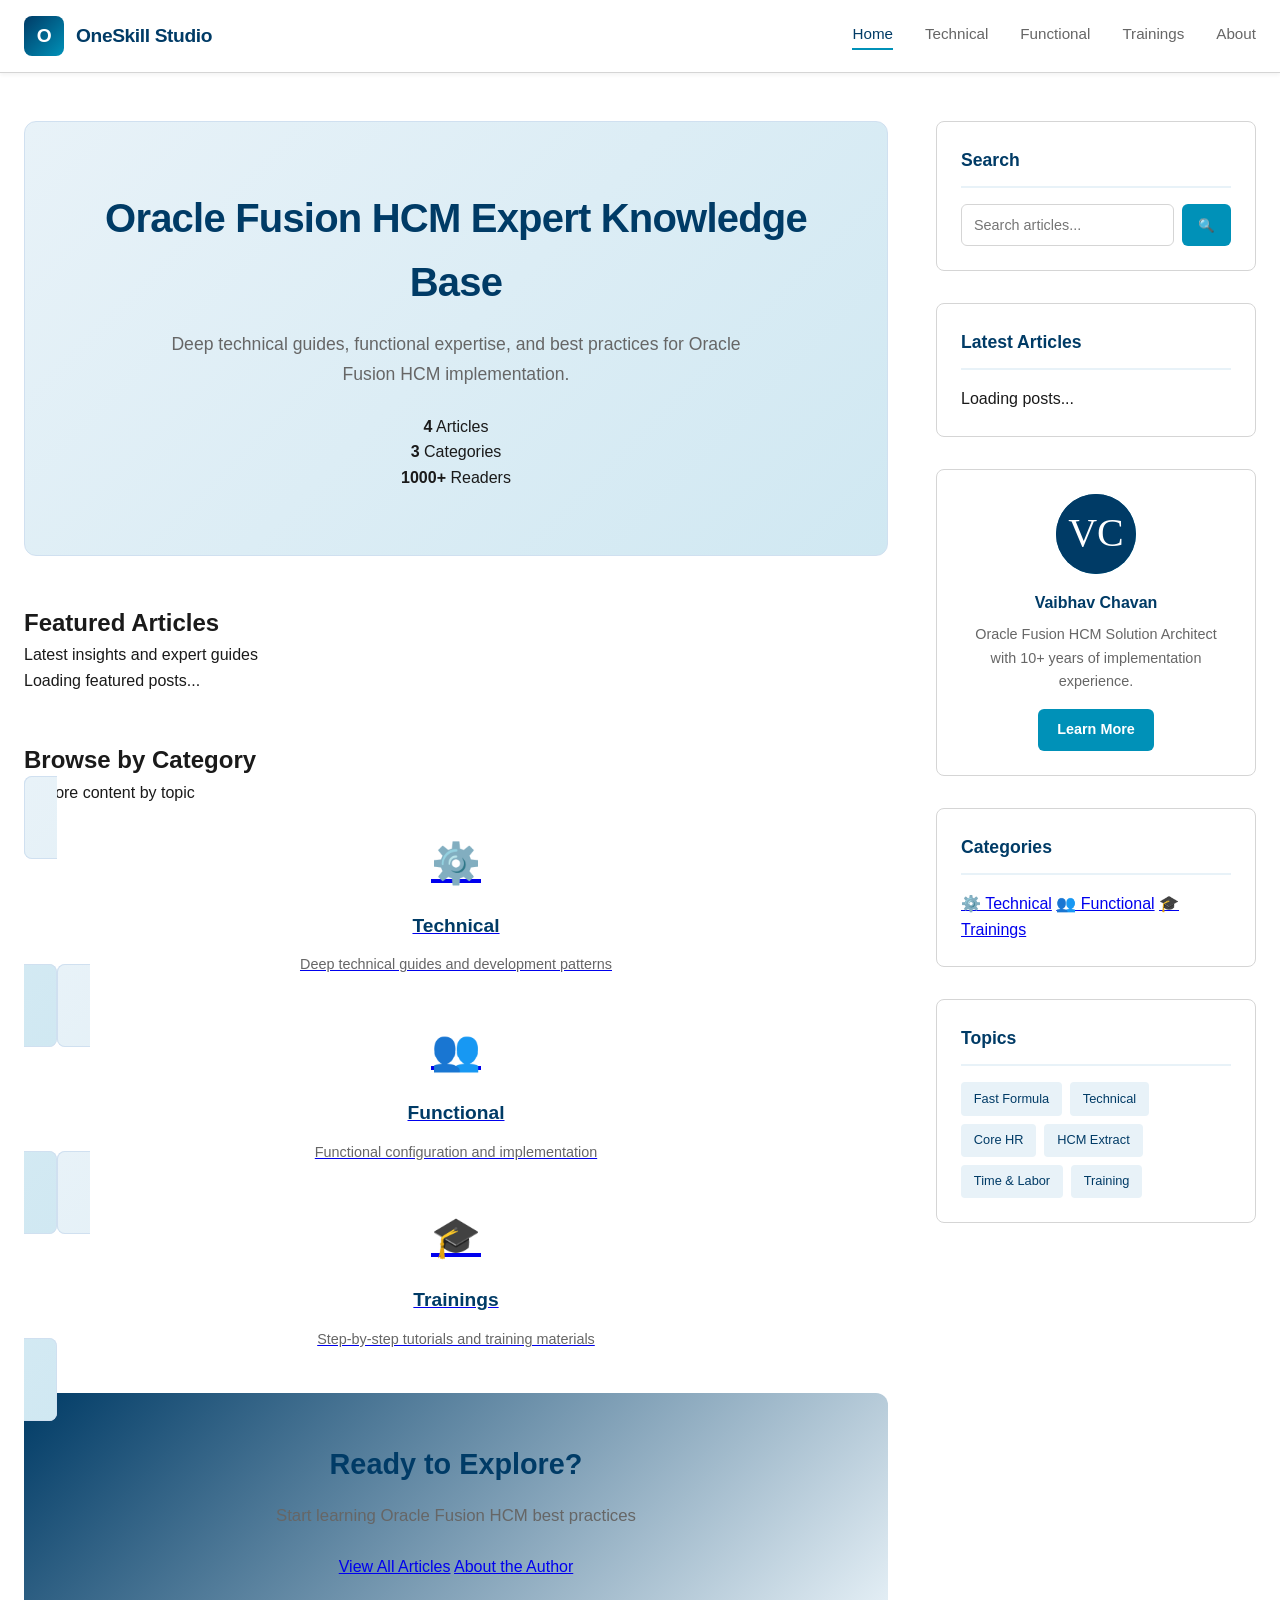
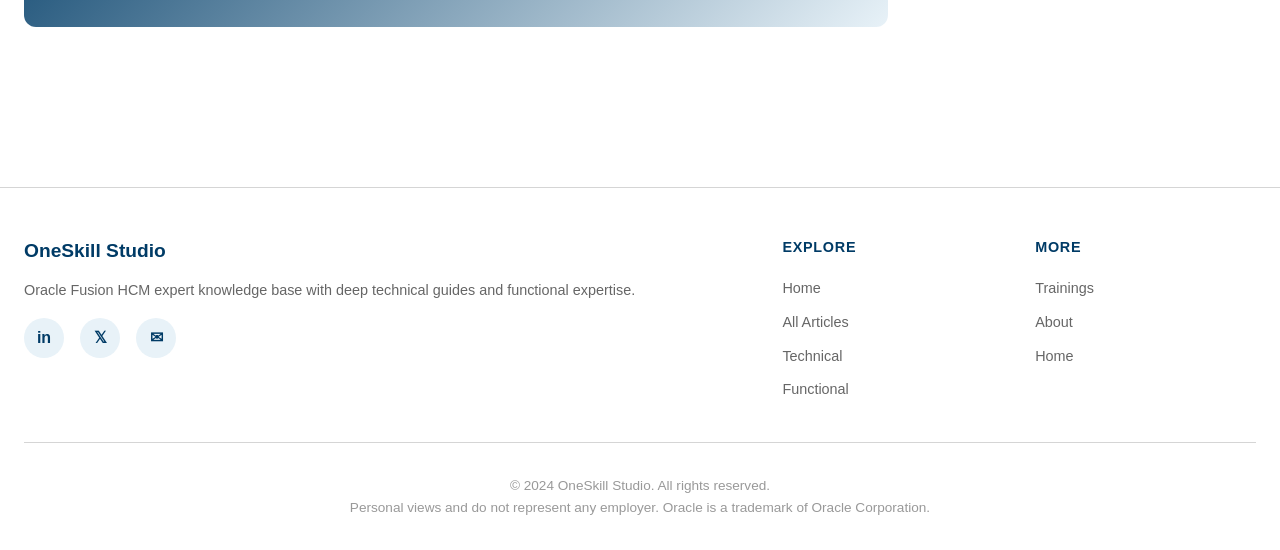
==== commit 3b9e20bb: "Update index.html" ====
--- a/index.html
+++ b/index.html
@@ -4,8 +4,7 @@
   <meta charset="UTF-8">
   <meta name="viewport" content="width=device-width, initial-scale=1.0">
   <title>OneSkill Studio - Oracle Fusion HCM Expert Knowledge Base</title>
-  <meta name="description" content="Deep-dive technical guides and functional expertise for implementing enterprise HCM solutions.">
-  <meta name="author" content="Vaibhav Chavan">
+  <meta name="description" content="Expert knowledge base for Oracle Fusion HCM with technical guides, functional expertise, and best practices.">
   <link rel="stylesheet" href="css/styles.css">
 </head>
 <body>
@@ -19,9 +18,9 @@
       </a>
       <nav class="nav">
         <a href="index.html" class="active">Home</a>
-        <a href="blog.html">Blog</a>
         <a href="technical.html">Technical</a>
         <a href="functional.html">Functional</a>
+        <a href="trainings.html">Trainings</a>
         <a href="about.html">About</a>
       </nav>
     </div>
@@ -29,222 +28,128 @@
 
   <!-- MAIN CONTENT -->
   <div class="site-wrapper">
-    <!-- LEFT: Main Content -->
     <main>
       <!-- HERO SECTION -->
       <section class="hero">
-        <h1>Oracle Fusion HCM Expert Knowledge Base</h1>
-        <p>Deep-dive technical guides and functional expertise for implementing enterprise HCM solutions. Learn from real-world implementations and best practices.</p>
-        <div class="hero-meta">
-          <div><strong>4</strong> Featured Articles</div>
-          <div><strong>3</strong> Categories</div>
-          <div><strong>1000+</strong> Readers</div>
-        </div>
-      </section>
-
-      <!-- FEATURED POSTS SECTION -->
-      <h2 class="section-title">Featured Articles</h2>
-      <div class="featured-posts">
-        <!-- Post 1: Fast Formula -->
-        <article class="featured-card">
-          <div class="featured-image">
-            <img src="images/featured/001-fast-formula.jpg" alt="Fast Formula Architecture" onerror="this.src='data:image/svg+xml,%3Csvg xmlns=%22http://www.w3.org/2000/svg%22 viewBox=%220 0 400 200%22%3E%3Crect fill=%22%23E8F2F8%22 width=%22400%22 height=%22200%22/%3E%3Ctext x=%2250%25%22 y=%2250%25%22 text-anchor=%22middle%22 dy=%22.3em%22 font-size=%2248%22%3E📘%3C/text%3E%3C/svg%3E'">
-          </div>
-          <div class="featured-content">
-            <span class="featured-category">Technical</span>
-            <h3>Fast Formula Architecture & Design Patterns</h3>
-            <p>Master the fundamentals of Fast Formula development including types, entry points, database items, and context evaluation.</p>
-            <div class="featured-meta">
-              <span>Dec 15, 2024</span>
-              <a href="blog-001.html" class="read-more">Read →</a>
+        <div class="hero-content">
+          <h1>Oracle Fusion HCM Expert Knowledge Base</h1>
+          <p>Deep technical guides, functional expertise, and best practices for Oracle Fusion HCM implementation.</p>
+          <div class="hero-stats">
+            <div class="stat">
+              <strong data-post-count>4</strong>
+              <span>Articles</span>
+            </div>
+            <div class="stat">
+              <strong>3</strong>
+              <span>Categories</span>
+            </div>
+            <div class="stat">
+              <strong>1000+</strong>
+              <span>Readers</span>
             </div>
           </div>
-        </article>
-
-        <!-- Post 2: Core HR -->
-        <article class="featured-card">
-          <div class="featured-image">
-            <img src="images/featured/002-core-hr.jpg" alt="Core HR Configuration" onerror="this.src='data:image/svg+xml,%3Csvg xmlns=%22http://www.w3.org/2000/svg%22 viewBox=%220 0 400 200%22%3E%3Crect fill=%22%23E8F2F8%22 width=%22400%22 height=%22200%22/%3E%3Ctext x=%2250%25%22 y=%2250%25%22 text-anchor=%22middle%22 dy=%22.3em%22 font-size=%2248%22%3E👥%3C/text%3E%3C/svg%3E'">
-          </div>
-          <div class="featured-content">
-            <span class="featured-category">Functional</span>
-            <h3>Core HR Configuration & Implementation</h3>
-            <p>Complete guide to setting up Core HR module in Oracle Fusion HCM including persons, assignments, and organizations.</p>
-            <div class="featured-meta">
-              <span>Dec 10, 2024</span>
-              <a href="blog-002.html" class="read-more">Read →</a>
-            </div>
-          </div>
-        </article>
-
-        <!-- Post 3: HCM Extract -->
-        <article class="featured-card">
-          <div class="featured-image">
-            <img src="images/featured/003-hcm-extract.jpg" alt="HCM Extract & BIE" onerror="this.src='data:image/svg+xml,%3Csvg xmlns=%22http://www.w3.org/2000/svg%22 viewBox=%220 0 400 200%22%3E%3Crect fill=%22%23E8F2F8%22 width=%22400%22 height=%22200%22/%3E%3Ctext x=%2250%25%22 y=%2250%25%22 text-anchor=%22middle%22 dy=%22.3em%22 font-size=%2248%22%3E💰%3C/text%3E%3C/svg%3E'">
-          </div>
-          <div class="featured-content">
-            <span class="featured-category">Technical</span>
-            <h3>HCM Extract & BIE Development Guide</h3>
-            <p>Learn how to create custom HCM extracts using BIE tool for advanced reporting and data integration scenarios.</p>
-            <div class="featured-meta">
-              <span>Dec 5, 2024</span>
-              <a href="blog-003.html" class="read-more">Read →</a>
-            </div>
-          </div>
-        </article>
-
-        <!-- Post 4: Time & Labor -->
-        <article class="featured-card">
-          <div class="featured-image">
-            <img src="images/featured/004-time-labor.jpg" alt="Time & Labor Essentials" onerror="this.src='data:image/svg+xml,%3Csvg xmlns=%22http://www.w3.org/2000/svg%22 viewBox=%220 0 400 200%22%3E%3Crect fill=%22%23E8F2F8%22 width=%22400%22 height=%22200%22/%3E%3Ctext x=%2250%25%22 y=%2250%25%22 text-anchor=%22middle%22 dy=%22.3em%22 font-size=%2248%22%3E⏰%3C/text%3E%3C/svg%3E'">
-          </div>
-          <div class="featured-content">
-            <span class="featured-category">Functional</span>
-            <h3>Time & Labor Essentials: Setup & Configuration</h3>
-            <p>Comprehensive guide to Time & Labor module including time entry rules, labor distributions, and compliance setup.</p>
-            <div class="featured-meta">
-              <span>Nov 28, 2024</span>
-              <a href="blog-004.html" class="read-more">Read →</a>
-            </div>
-          </div>
-        </article>
-      </div>
-
-      <!-- BROWSE BY CATEGORY -->
-      <section class="category-section">
-        <h2 class="section-title">Browse by Category</h2>
-        <div class="category-grid">
-          <div class="category-card">
+        </div>
+      </section>
+
+      <!-- FEATURED POSTS (DYNAMIC) -->
+      <section class="featured-section">
+        <div class="section-header">
+          <h2>Featured Articles</h2>
+          <p>Latest insights and expert guides</p>
+        </div>
+        <div class="featured-posts" data-featured-posts>
+          <!-- DYNAMIC: Posts loaded by JavaScript -->
+          <div class="loading">Loading featured posts...</div>
+        </div>
+      </section>
+
+      <!-- CATEGORIES SECTION -->
+      <section class="categories-section">
+        <div class="section-header">
+          <h2>Browse by Category</h2>
+          <p>Explore content by topic</p>
+        </div>
+        <div class="categories">
+          <a href="technical.html" class="category-card">
             <div class="category-icon">⚙️</div>
             <h3>Technical</h3>
-            <p>Fast Formula, HDL, HCM Extract, BI Publisher, OTBI and advanced technical topics</p>
-            <a href="technical.html" class="category-btn">Explore Technical</a>
-          </div>
-
-          <div class="category-card">
+            <p>Deep technical guides and development patterns</p>
+          </a>
+          <a href="functional.html" class="category-card">
             <div class="category-icon">👥</div>
             <h3>Functional</h3>
-            <p>Core HR, Payroll, Absence, Benefits, Time & Labor, Recruiting configuration</p>
-            <a href="functional.html" class="category-btn">Explore Functional</a>
-          </div>
-
-          <div class="category-card">
+            <p>Functional configuration and implementation</p>
+          </a>
+          <a href="trainings.html" class="category-card">
             <div class="category-icon">🎓</div>
             <h3>Trainings</h3>
-            <p>Step-by-step tutorials, implementation guides, and best practice documentation</p>
-            <a href="trainings.html" class="category-btn">Explore Trainings</a>
-          </div>
-        </div>
-      </section>
-
-      <!-- POPULAR THIS MONTH -->
-      <section class="popular-section">
-        <h2 class="section-title">Popular Articles</h2>
-        <div class="popular-grid">
-          <div class="popular-item">
-            <span class="popular-badge">Featured</span>
-            <h4>Fast Formula Architecture</h4>
-            <p>Master Fast Formula development fundamentals</p>
-            <a href="blog-001.html" class="popular-link">Read Article →</a>
-          </div>
-
-          <div class="popular-item">
-            <span class="popular-badge">Featured</span>
-            <h4>Core HR Configuration</h4>
-            <p>Complete Core HR module setup guide</p>
-            <a href="blog-002.html" class="popular-link">Read Article →</a>
-          </div>
-
-          <div class="popular-item">
-            <span class="popular-badge">Featured</span>
-            <h4>HCM Extract & BIE</h4>
-            <p>Advanced data extraction techniques</p>
-            <a href="blog-003.html" class="popular-link">Read Article →</a>
-          </div>
-
-          <div class="popular-item">
-            <span class="popular-badge">Featured</span>
-            <h4>Time & Labor Setup</h4>
-            <p>Time entry and labor distribution</p>
-            <a href="blog-004.html" class="popular-link">Read Article →</a>
-          </div>
+            <p>Step-by-step tutorials and training materials</p>
+          </a>
         </div>
       </section>
 
       <!-- CTA SECTION -->
       <section class="cta-section">
-        <h2>Ready to Dive Deeper?</h2>
-        <p>Explore our comprehensive collection of Oracle Fusion HCM guides, tutorials, and best practices to master enterprise implementations.</p>
-        <a href="blog.html" class="cta-btn">Browse All Articles</a>
-        <a href="about.html" class="cta-btn cta-btn-secondary">About the Author</a>
+        <h2>Ready to Explore?</h2>
+        <p>Start learning Oracle Fusion HCM best practices</p>
+        <div class="cta-buttons">
+          <a href="blog.html" class="btn btn-primary">View All Articles</a>
+          <a href="about.html" class="btn btn-secondary">About the Author</a>
+        </div>
       </section>
     </main>
 
-    <!-- RIGHT: SIDEBAR -->
+    <!-- SIDEBAR -->
     <aside class="sidebar">
       <!-- Search -->
       <div class="sidebar-box">
-        <h3>Search Articles</h3>
-        <form class="search-form" action="blog.html" method="get">
-          <input type="text" name="q" placeholder="Search...">
+        <h3>Search</h3>
+        <form class="search-form">
+          <input type="text" placeholder="Search articles...">
           <button type="submit">🔍</button>
         </form>
       </div>
 
-      <!-- Recent Posts -->
+      <!-- RECENT POSTS (DYNAMIC) -->
       <div class="sidebar-box">
         <h3>Latest Articles</h3>
-        <div class="recent-posts">
-          <div class="recent-post-item">
-            <a href="blog-001.html">Fast Formula Architecture & Design Patterns</a>
-            <span class="recent-post-date">Dec 15, 2024</span>
-          </div>
-          <div class="recent-post-item">
-            <a href="blog-002.html">Core HR Configuration & Implementation</a>
-            <span class="recent-post-date">Dec 10, 2024</span>
-          </div>
-          <div class="recent-post-item">
-            <a href="blog-003.html">HCM Extract & BIE Development Guide</a>
-            <span class="recent-post-date">Dec 5, 2024</span>
-          </div>
-          <div class="recent-post-item">
-            <a href="blog-004.html">Time & Labor Essentials</a>
-            <span class="recent-post-date">Nov 28, 2024</span>
-          </div>
+        <div class="recent-posts" data-recent-posts>
+          <!-- DYNAMIC: Posts loaded by JavaScript -->
+          <div class="loading">Loading posts...</div>
         </div>
       </div>
 
       <!-- Author Bio -->
       <div class="sidebar-box author-section">
         <div class="author-avatar">
-          <img src="images/authors/vaibhav-chavan.jpg" alt="Vaibhav Chavan" onerror="this.src='data:image/svg+xml,%3Csvg xmlns=%22http://www.w3.org/2000/svg%22 viewBox=%220 0 100 100%22%3E%3Crect fill=%22%23003B66%22 width=%22100%22 height=%22100%22/%3E%3Ctext x=%2250%25%22 y=%2250%25%22 text-anchor=%22middle%22 dy=%22.3em%22 font-size=%2250%22 fill=%22white%22%3EVC%3C/text%3E%3C/svg%3E'">
+          <img src="images/authors/vaibhav-chavan.jpg" alt="Vaibhav Chavan" 
+               onerror="this.src='data:image/svg+xml,%3Csvg xmlns=%22http://www.w3.org/2000/svg%22 viewBox=%220 0 100 100%22%3E%3Crect fill=%22%23003B66%22 width=%22100%22 height=%22100%22/%3E%3Ctext x=%2250%25%22 y=%2250%25%22 text-anchor=%22middle%22 dy=%22.3em%22 font-size=%2250%22 fill=%22white%22%3EVC%3C/text%3E%3C/svg%3E'">
         </div>
         <h4>Vaibhav Chavan</h4>
-        <p>Oracle Fusion HCM Solution Architect with 10+ years of implementation experience across 15+ global organizations.</p>
+        <p>Oracle Fusion HCM Solution Architect with 10+ years of implementation experience.</p>
         <a href="about.html" class="author-btn">Learn More</a>
       </div>
 
-      <!-- Digital Products -->
-      <div class="sidebar-box digital-products">
-        <h3>Resources</h3>
-        <p>Expert guides and tools</p>
-        <div class="product-item">📚 Implementation Guide</div>
-        <div class="product-item">🎓 Fast Formula Mastery</div>
-        <div class="product-item">📊 Configuration Checklist</div>
+      <!-- Categories -->
+      <div class="sidebar-box">
+        <h3>Categories</h3>
+        <div class="category-links">
+          <a href="technical.html" class="category-link">⚙️ Technical</a>
+          <a href="functional.html" class="category-link">👥 Functional</a>
+          <a href="trainings.html" class="category-link">🎓 Trainings</a>
+        </div>
       </div>
 
       <!-- Tags -->
       <div class="sidebar-box">
         <h3>Topics</h3>
         <div class="tags">
-          <span class="tag">Fast Formula</span>
-          <span class="tag">Core HR</span>
-          <span class="tag">HCM Extract</span>
-          <span class="tag">Time Labor</span>
-          <span class="tag">Configuration</span>
-          <span class="tag">Implementation</span>
-          <span class="tag">Oracle Fusion</span>
-          <span class="tag">HCM</span>
+          <a href="technical.html" class="tag">Fast Formula</a>
+          <a href="technical.html" class="tag">Technical</a>
+          <a href="functional.html" class="tag">Core HR</a>
+          <a href="technical.html" class="tag">HCM Extract</a>
+          <a href="functional.html" class="tag">Time & Labor</a>
+          <a href="trainings.html" class="tag">Training</a>
         </div>
       </div>
     </aside>
@@ -255,11 +160,10 @@
     <div class="footer-inner">
       <div class="footer-brand">
         <h3>OneSkill Studio</h3>
-        <p>Oracle Fusion HCM expert knowledge base. Deep technical guides and functional expertise for enterprise implementations.</p>
+        <p>Oracle Fusion HCM expert knowledge base with deep technical guides and functional expertise.</p>
         <div class="footer-social">
           <a href="https://linkedin.com/in/vaibhav-chavan" target="_blank" class="social-icon" title="LinkedIn">in</a>
           <a href="https://twitter.com/oneskill" target="_blank" class="social-icon" title="Twitter">𝕏</a>
-          <a href="https://github.com/oneskillstudio" target="_blank" class="social-icon" title="GitHub">⚙️</a>
           <a href="mailto:vaibhav@oneskillstudio.com" class="social-icon" title="Email">✉</a>
         </div>
       </div>
@@ -269,7 +173,7 @@
           <h4>Explore</h4>
           <ul>
             <li><a href="index.html">Home</a></li>
-            <li><a href="blog.html">Blog</a></li>
+            <li><a href="blog.html">All Articles</a></li>
             <li><a href="technical.html">Technical</a></li>
             <li><a href="functional.html">Functional</a></li>
           </ul>
@@ -277,22 +181,20 @@
         <div>
           <h4>More</h4>
           <ul>
+            <li><a href="trainings.html">Trainings</a></li>
             <li><a href="about.html">About</a></li>
-            <li><a href="contact.html">Contact</a></li>
-            <li><a href="privacy.html">Privacy</a></li>
-            <li><a href="sitemap.html">Sitemap</a></li>
+            <li><a href="index.html">Home</a></li>
           </ul>
         </div>
       </div>
     </div>
 
     <div class="footer-legal">
-      <p>© 2024 OneSkill Studio. All rights reserved. | <a href="privacy.html">Privacy Policy</a> | <a href="terms.html">Terms of Service</a></p>
-      <p>Personal views and do not represent any employer. Oracle and product names are trademarks of Oracle Corporation.</p>
+      <p>© 2024 OneSkill Studio. All rights reserved.</p>
+      <p>Personal views and do not represent any employer. Oracle is a trademark of Oracle Corporation.</p>
     </div>
   </footer>
 
-  <!-- SCRIPTS -->
-  <script src="js/script.js"></script>
+  <script src="js/script-dynamic.js"></script>
 </body>
 </html>
